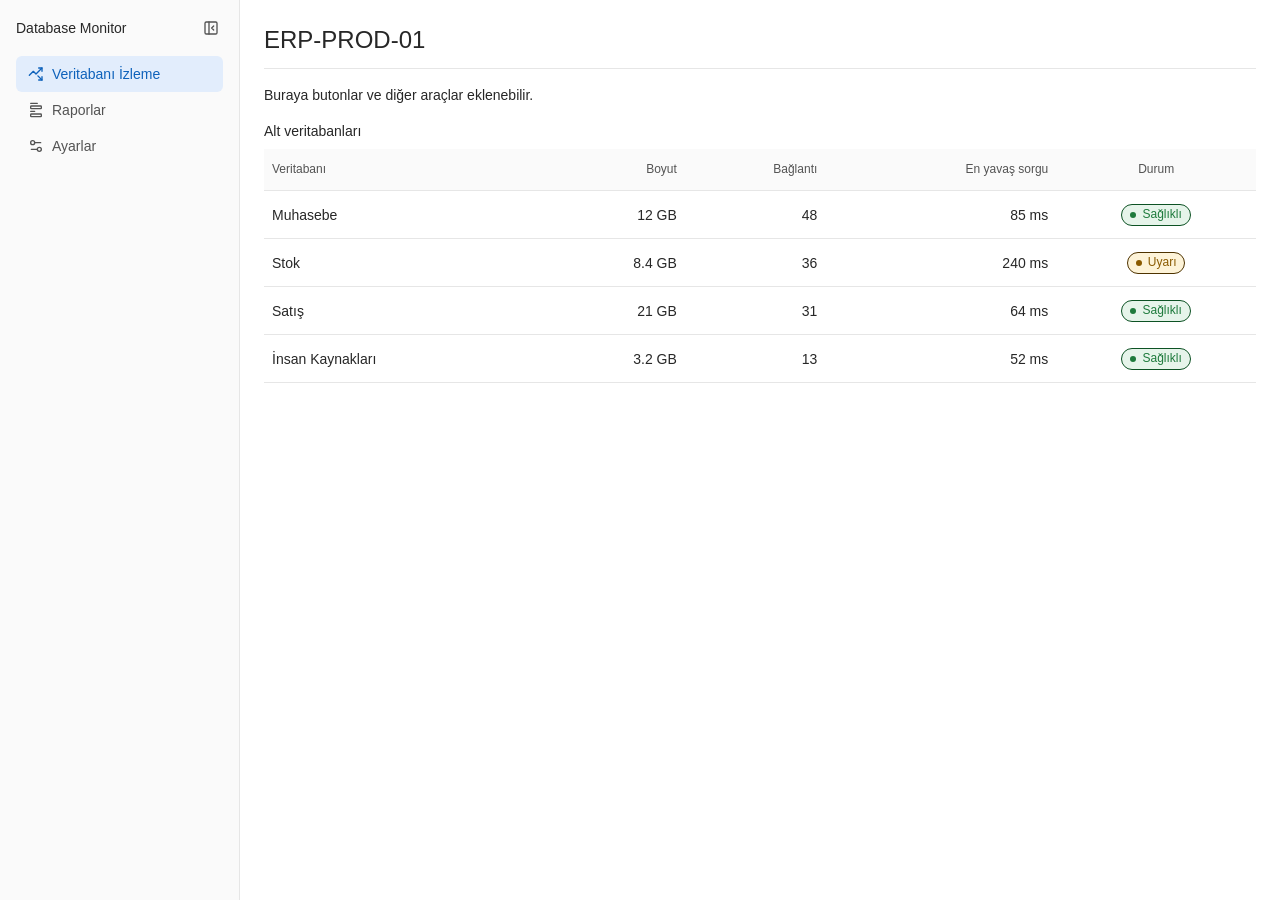
==== erp-prod-01.html @ 8a8f8307 "Sidebar drawer: daraltılabilir menü" ====
<!DOCTYPE html>
<html lang="tr">

<head>
    <meta charset="UTF-8">
    <meta name="viewport" content="width=device-width, initial-scale=1.0">
    <title>ERP-PROD-01</title>
    <link rel="stylesheet" href="css/styles.css">


</head>

<body>
    <a href="#main-content" class="skip-link">İçeriğe geç</a>
    <aside class="sidebar">
        <div class="sidebar__top">
            <p class="sidebar__title">Database Monitor</p>
            <button type="button" class="sidebar__toggle">

                <svg xmlns="http://www.w3.org/2000/svg" width="24" height="24" viewBox="0 0 24 24" fill="none"
                    stroke="currentColor" stroke-width="2" stroke-linecap="round" stroke-linejoin="round"
                    class="lucide lucide-panel-left-close preview-icon">
                    <rect width="18" height="18" x="3" y="3" rx="2" />
                    <path d="M9 3v18" />
                    <path d="m16 15-3-3 3-3" />
                </svg>

            </button>
        </div>

        <nav>
            <ul>
                <li>
                    <a href="index.html" aria-current="page">
                        <svg xmlns="http://www.w3.org/2000/svg" width="24" height="24" viewBox="0 0 24 24" fill="none"
                            stroke="currentColor" stroke-width="2" stroke-linecap="round" stroke-linejoin="round"
                            class="lucide lucide-trending-up-down preview-icon">
                            <path d="M14.828 14.828 21 21" />
                            <path d="M21 16v5h-5" />
                            <path d="m21 3-9 9-4-4-6 6" />
                            <path d="M21 8V3h-5" />
                        </svg>
                        <span class="sidebar__label">Veritabanı İzleme</span>
                    </a>
                </li>

                <li>
                    <a href="reports.html">
                        <svg xmlns="http://www.w3.org/2000/svg" width="24" height="24" viewBox="0 0 24 24" fill="none"
                            stroke="currentColor" stroke-width="2" stroke-linecap="round" stroke-linejoin="round"
                            class="lucide lucide-form preview-icon">
                            <path d="M4 14h6" />
                            <path d="M4 2h10" />
                            <rect x="4" y="18" width="16" height="4" rx="1" />
                            <rect x="4" y="6" width="16" height="4" rx="1" />
                        </svg>
                        <span class="sidebar__label">Raporlar</span>
                    </a>
                </li>

                <li>
                    <a href="settings.html">
                        <svg xmlns="http://www.w3.org/2000/svg" width="24" height="24" viewBox="0 0 24 24" fill="none"
                            stroke="currentColor" stroke-width="2" stroke-linecap="round" stroke-linejoin="round"
                            class="lucide lucide-settings-2 preview-icon">
                            <path d="M14 17H5" />
                            <path d="M19 7h-9" />
                            <circle cx="17" cy="17" r="3" />
                            <circle cx="7" cy="7" r="3" />
                        </svg>
                        <span class="sidebar__label">Ayarlar</span>
                    </a>
                </li>

            </ul>
        </nav>

    </aside>

    <main id="main-content">
        <div class="page-top">
            <header class="page-header">
                <h1>ERP-PROD-01</h1>
            </header>
            <div class="toolbar">
                Buraya butonlar ve diğer araçlar eklenebilir.
            </div>
        </div>
        
        <table>

            <!-- Table başlığı -->
            <caption>Alt veritabanları</caption>
            <!-- Thead TableHeader sütun başlıkları -->
            <thead>
                <tr>
                    <th scope="col">Veritabanı</th>
                    <th scope="col" class="num">Boyut</th>
                    <th scope="col" class="num">Bağlantı</th>
                    <th scope="col" class="num">En yavaş sorgu</th>
                    <th scope="col" class="center">Durum</th>
                </tr>
            </thead>
            <!-- Tbody TableBody içerik textleri -->
            <tbody>
                <tr>
                    <th scope="row">Muhasebe</th>
                    <td class="num">12 GB</td>
                    <td class="num">48</td>
                    <td class="num">85 ms</td>
                    <td class="center"><span class="badge badge--healthy">Sağlıklı</span></td>
                </tr>

                <tr>
                    <th scope="row">Stok</th>
                    <td class="num">8.4 GB</td>
                    <td class="num">36</td>
                    <td class="num">240 ms</td>
                    <td class="center"><span class="badge badge--warning">Uyarı</span></td>
                </tr>

                <tr>
                    <th scope="row">Satış</th>
                    <td class="num">21 GB</td>
                    <td class="num">31</td>
                    <td class="num">64 ms</td>
                    <td class="center"><span class="badge badge--healthy">Sağlıklı</span></td>
                </tr>

                <tr>
                    <th scope="row">İnsan Kaynakları</th>
                    <td class="num">3.2 GB</td>
                    <td class="num">13</td>
                    <td class="num">52 ms</td>
                    <td class="center"><span class="badge badge--healthy">Sağlıklı</span></td>
                </tr>

            </tbody>
        </table>



    </main>

    <script>
        const sidebar = document.querySelector('.sidebar');
        const toggle = document.querySelector('.sidebar__toggle');

        toggle.addEventListener('click', function () {
            sidebar.classList.toggle('is-collapsed');
        });
    </script>

</body>


</html>
---- css/styles.css ----
* {
    box-sizing: border-box;
}

:focus-visible {
    outline: 1px solid #0d4e97;
    outline-offset: 0;
    box-shadow: 0 0 0 4px rgba(13, 78, 151, 0.20);

}

body {
    font-family: 'Segoe UI', Tahoma, Geneva, Verdana, sans-serif;
    color: #272727;
    font-size: 0.875rem;
    /* 14px */
    line-height: 1.43;
    font-weight: 400;
    margin: 0;
    display: flex;
    min-height: 100vh;
}

/* Utilities */




/* Skip Link */

.skip-link {
    position: absolute;
    top: -40px;
    left: 8px;
    background-color: #0e62bb;
    color: #ffffff;
    padding: 8px 12px 8px 12px;
    border-radius: 6px;
    text-decoration: none;
}

.skip-link:hover {
    background-color: #0d4e97;
}

.skip-link:focus {
    top: 8px;
}




/* TypeScale Css */

h1 {
    font-size: 1.5rem;
    /* 24px */
    line-height: 1.333;
    font-weight: 500;
}

h2 {
    font-size: 1.125rem;
    /* 18px */
    line-height: 1.333;
    font-weight: 500;
    padding-bottom: 8px;
}

h3 {
    font-size: 1rem;
    /* 16px */
    line-height: 1.5;
    font-weight: 500;
}



/* Sidebar Css */

.sidebar {
    background-color: #fafafa;
    border-right: 1px solid #e6e6e6;
    padding: 16px;
    width: 240px;
    flex-shrink: 0;
    position: sticky;
    top: 0;
    height: 100vh;
    align-self: flex-start;
    overflow: hidden;
    transition: width 200ms ease, padding 200ms ease;
}


.sidebar p {
    font-weight: 500;
    margin: 0;
}

.sidebar ul {
    list-style: none;
    padding: 0;
    margin: 0;
}

.sidebar a {
    display: flex;
    align-items: center;
    gap: 8px;
    padding: 8px 12px;
    border-radius: 6px;
    color: #535353;
    text-decoration: none;
    transition: background-color 150ms ease, color 150ms ease;
}

.sidebar a:hover {
    background-color: #f5f5f5;
    color: #272727;
}

.sidebar a[aria-current] {
    background-color: #e2edfc;
    color: #0e62bb;
    font-weight: 500;
}

.sidebar__top {
    display: flex;
    justify-content: space-between;
    align-items: center;
    margin-bottom: 16px;
}

.sidebar__toggle {
    display: flex;
    padding: 4px;
    border: none;
    background: none;
    border-radius: 6px;
    color: #535353;
    cursor: pointer;
}

.sidebar__toggle:hover {
    background-color: #f5f5f5;
}

.sidebar svg {
    width: 16px;
    height: 16px;
    flex-shrink: 0;
}

/* Sidebar: kapalı durum */

.sidebar.is-collapsed {
    width: 56px;
    padding: 16px 8px 16px 8px;
}

.sidebar.is-collapsed .sidebar__title,
.sidebar.is-collapsed .sidebar__label {
    display: none;
}

.sidebar.is-collapsed .sidebar__top {
    justify-content: center;
}

.sidebar.is-collapsed a {
    justify-content: center;
    padding: 8px;
}

.sidebar.is-collapsed .sidebar__toggle svg {
    transform: rotate(180deg);
}

/* Toolbar Css */

.toolbar {
    display: flex;
    justify-content: space-between;
    align-items: center;
}

.toolbar label {
    font-size: 0.75rem;
    /* 12px */
    color: #535353;
}

.toolbar input,
.toolbar select {
    font: inherit;
    height: 32px;
    padding: 0 10px;
    border: 1px solid #d4d4d4;
    border-radius: 6px;
    background: #ffffff;
}

.toolbar input:focus-visible,
.toolbar select:focus-visible {
    border-color: #0d4e97;
}

.toolbar search {
    display: flex;
    align-items: center;
    gap: 16px;
}

.field {
    display: flex;
    align-items: center;
    gap: 8px;
}

.toolbar button {
    cursor: pointer;
    font: inherit;
    font-weight: 500;
    height: 32px;
    padding: 0 10px;
    background: #ffffff;
    border: 1px solid #d4d4d4;
    border-radius: 6px;
    color: #272727;
    transition: background-color 150ms ease, border-color 150ms ease;
}

.toolbar button:hover {
    background: #fafafa;
    border-color: #969696;
}




/* Main Content Css */

main {
    padding: 0 24px 24px 24px;
    flex: 1;
}



/* Page Header */

.page-header {
    padding-bottom: 12px;
    border-bottom: 1px solid #e6e6e6;
    margin-bottom: 16px;
}

.page-header h1 {
    margin: 0;
}

.page-top {
    position: sticky;
    top: 0;
    background-color: #ffffff;
    padding-bottom: 16px;
    padding-top: 24px;
}



/* DB Card Css */

.card {
    padding: 16px;
    border: 1px solid #d4d4d4;
    border-radius: 8px;
}

.card dl {
    margin-bottom: 0;
}

.card dd {
    margin-left: 0;
}

.card dt {
    color: #727272;
    font-size: 0.75rem;
    /* 12px */
    line-height: 1.333;
    font-weight: 400;
}

.card h3 a {
    color: inherit;
    text-decoration: none;
    transition: color 150ms ease;
}

.card h3 a:hover {
    color: #0e62bb;
    text-decoration: underline;
}

.metrics {
    display: flex;
    gap: 24px;
}

.card__header {
    display: flex;
    justify-content: space-between;
    align-items: center;
}

.card__header h3 {
    margin: 0;
}

.card-grid {
    display: grid;
    gap: 8px;
    grid-template-columns: repeat(auto-fill, minmax(280px, 1fr));

}



/* Durum Badge Css */

.badge {
    display: inline-flex;
    padding: 2px 8px;
    border: 1px solid;
    border-radius: 999px;
    font-size: 0.75rem;
    /* 12px */
    line-height: 1.333;
    font-weight: 500;
    align-items: center;
}

.badge::before {
    content: "";
    display: inline-block;
    width: 6px;
    height: 6px;
    border-radius: 50%;
    margin-right: 6px;
    background-color: currentColor;
}

.badge--healthy {
    background: #e6f4ea;
    color: #1e7a3c;
    border-color: #0d5224;
}

.badge--warning {
    background: #fdf3d8;
    color: #8a5a00;
    border-color: #4e3300;
}

.badge--critical {
    background: #fde8e8;
    color: #b42318;
    border-color: #ff9f9f;
}




/* Table Css */

table {
    width: 100%;
    border-collapse: collapse;
}

caption {
    text-align: left;
    font-weight: 500;
    padding-bottom: 8px;
}

th,
td {
    padding: 12px 8px;
    border-bottom: 1px solid #e6e6e6;
    text-align: left;
}

thead th {
    background-color: #fafafa;
    color: #535353;
    font-size: 0.75rem;
    /* 12px */
    font-weight: 400;
}

tbody th {
    font-weight: 400;
}

.num {
    text-align: right;
}

.center {
    text-align: center;
}
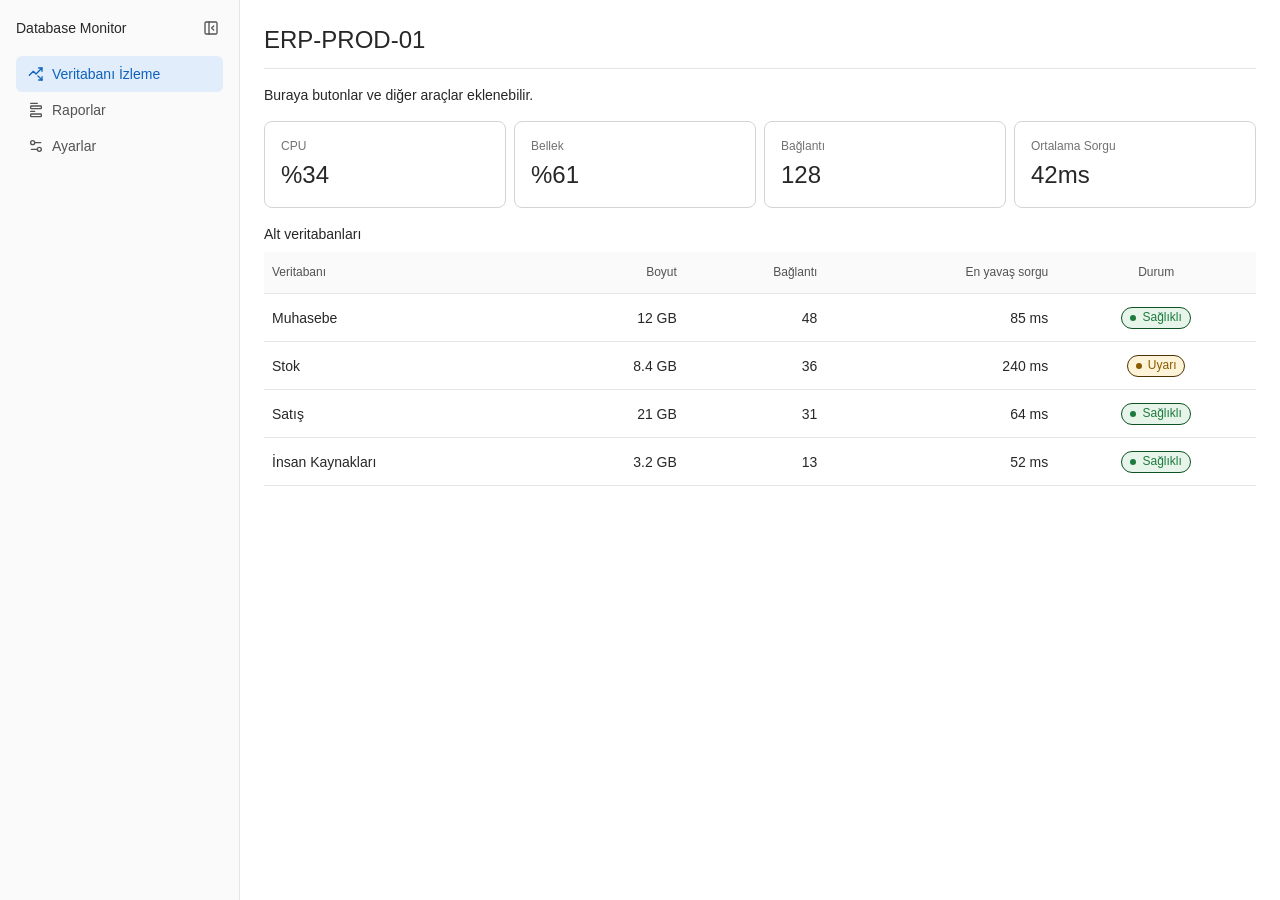
==== commit b0b0abd7: "Stat kutuları" ====
--- a/erp-prod-01.html
+++ b/erp-prod-01.html
@@ -86,7 +86,27 @@
                 Buraya butonlar ve diğer araçlar eklenebilir.
             </div>
         </div>
-        
+
+        <dl class="stat-grid">
+            <div class="stat">
+                <dt class="stat__label">CPU</dt>
+                <dd class="stat__value">%34</dd>
+            </div>
+            <div class="stat">
+                <dt class="stat__label">Bellek</dt>
+                <dd class="stat__value">%61</dd>
+            </div>
+            <div class="stat">
+                <dt class="stat__label">Bağlantı</dt>
+                <dd class="stat__value">128</dd>                
+            </div>
+            <div class="stat">
+                <dt class="stat__label">Ortalama Sorgu</dt>
+                <dd class="stat__value">42ms</dd>                
+            </div>
+            
+        </dl>
+
         <table>
 
             <!-- Table başlığı -->
--- a/css/styles.css
+++ b/css/styles.css
@@ -413,4 +413,32 @@
 
 .center {
     text-align: center;
+}
+
+
+/* Stat Css */
+
+.stat-grid {
+    display: grid;
+    grid-template-columns: repeat(auto-fit, minmax(180px, 1fr));
+    gap: 8px;
+    margin: 0 0 16px 0;
+}
+
+.stat {
+    padding: 16px;
+    border: 1px solid #d4d4d4;
+    border-radius: 8px;
+}
+
+.stat__label {
+    font-size: 0.75rem;
+    color: #727272;
+}
+
+.stat__value {
+    font-size: 1.5rem;
+    font-weight: 500;
+    line-height: 1.333;
+    margin: 4px 0 0 0;
 }
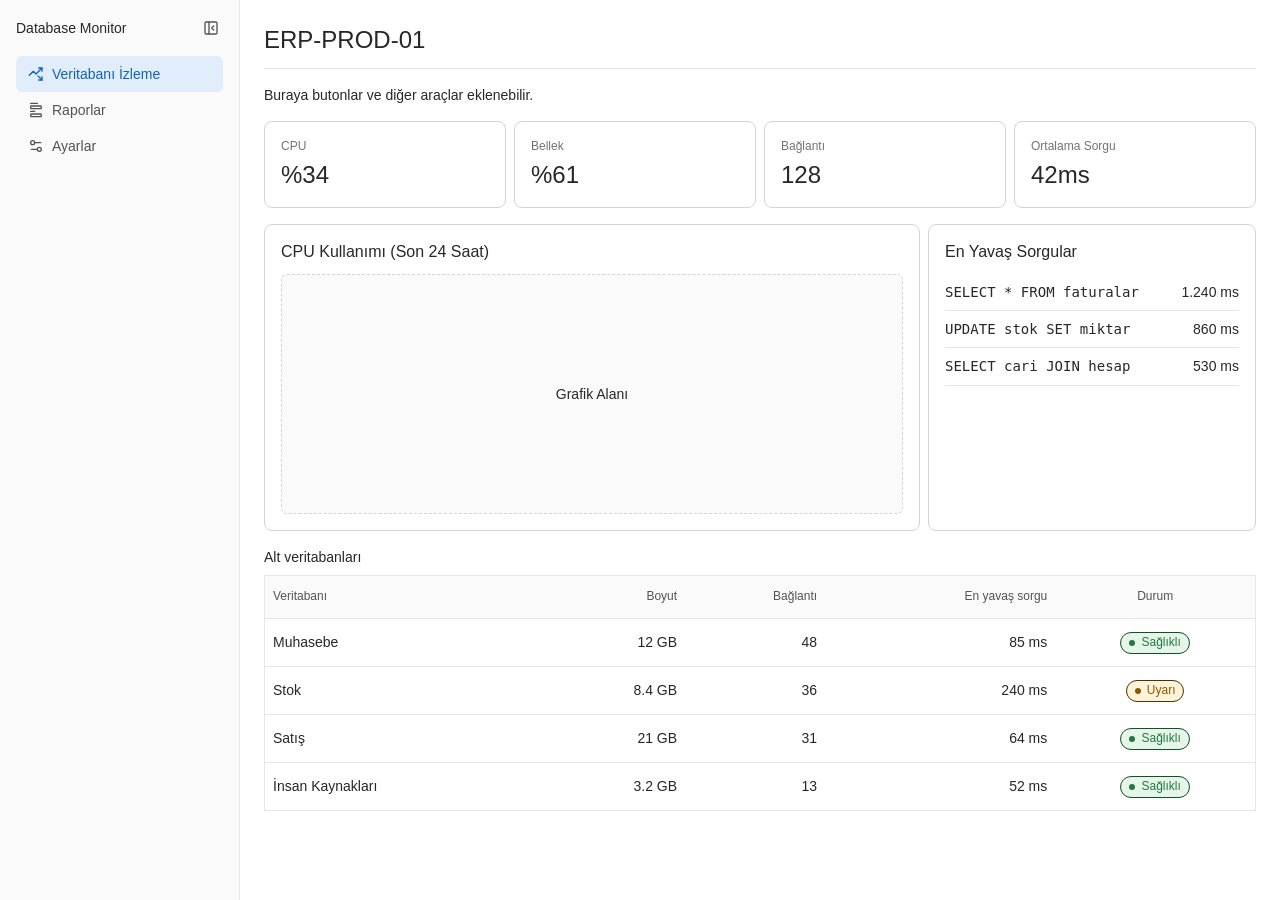
==== commit 259f90d8: "tokens.css: Bentas primitive renkleri" ====
--- a/erp-prod-01.html
+++ b/erp-prod-01.html
@@ -5,6 +5,7 @@
     <meta charset="UTF-8">
     <meta name="viewport" content="width=device-width, initial-scale=1.0">
     <title>ERP-PROD-01</title>
+    <link rel="stylesheet" href="css/tokens.css">
     <link rel="stylesheet" href="css/styles.css">
 
 
@@ -98,14 +99,31 @@
             </div>
             <div class="stat">
                 <dt class="stat__label">Bağlantı</dt>
-                <dd class="stat__value">128</dd>                
+                <dd class="stat__value">128</dd>
             </div>
             <div class="stat">
                 <dt class="stat__label">Ortalama Sorgu</dt>
-                <dd class="stat__value">42ms</dd>                
+                <dd class="stat__value">42ms</dd>
             </div>
-            
+
         </dl>
+
+        <div class="detail-layout">
+            <section class="panel">
+                <h2 class="panel__title">CPU Kullanımı (Son 24 Saat)</h2>
+                <div class="chart-placeholder">Grafik Alanı</div>
+            </section>
+
+            <section class="panel">
+                <h2 class="panel__title">En Yavaş Sorgular</h2>
+                <ol class="query-list">
+                    <li><code>SELECT * FROM faturalar</code><span>1.240 ms</span></li>
+                    <li><code>UPDATE stok SET miktar</code><span>860 ms</span></li>
+                    <li><code>SELECT cari JOIN hesap</code><span>530 ms</span></li>
+                </ol>
+            </section>
+
+        </div>
 
         <table>
 
--- a/css/tokens.css
+++ b/css/tokens.css
@@ -0,0 +1,68 @@
+/* =========================================
+   Design Tokens
+   Katman 1: Primitive (ham renkler)
+   ========================================= */
+
+   :root {
+    /* Gray */
+    --bt-gray-0:   #ffffff;
+    --bt-gray-50:  #fafafa;
+    --bt-gray-100: #f5f5f5;
+    --bt-gray-200: #e6e6e6;
+    --bt-gray-300: #d4d4d4;
+    --bt-gray-400: #a3a3a3;
+    --bt-gray-500: #727272;
+    --bt-gray-600: #535353;
+    --bt-gray-700: #404040;
+    --bt-gray-800: #272727;
+    --bt-gray-900: #1a1a1a;
+
+    /* Blue */
+    --bt-blue-50:  #f1f7fe;
+    --bt-blue-100: #e2edfc;
+    --bt-blue-200: #bedbf9;
+    --bt-blue-300: #85bdf4;
+    --bt-blue-400: #449bec;
+    --bt-blue-500: #1c7fdb;
+    --bt-blue-600: #0e62bb;
+    --bt-blue-700: #0d4e97;
+    --bt-blue-800: #0f447d;
+    --bt-blue-900: #123968;
+
+    /* Green */
+    --bt-green-50:  #e8f3ee;
+    --bt-green-100: #daede5;
+    --bt-green-200: #b4dbcb;
+    --bt-green-300: #87c1ab;
+    --bt-green-400: #5ea38b;
+    --bt-green-500: #448871;
+    --bt-green-600: #356c5b;
+    --bt-green-700: #2d584b;
+    --bt-green-800: #28473e;
+    --bt-green-900: #243d36;
+
+    /* Yellow */
+    --bt-yellow-50:  #fdf9e8;
+    --bt-yellow-100: #f9f2ce;
+    --bt-yellow-200: #f4e8aa;
+    --bt-yellow-300: #edd882;
+    --bt-yellow-400: #e2c455;
+    --bt-yellow-500: #d4af2c;
+    --bt-yellow-600: #c49a12;
+    --bt-yellow-700: #aa820a;
+    --bt-yellow-800: #8c6a05;
+    --bt-yellow-900: #6b5103;
+
+    /* Red */
+    --bt-red-50:  #fef2f2;
+    --bt-red-100: #fde6e6;
+    --bt-red-200: #fbd0d2;
+    --bt-red-300: #f7aaae;
+    --bt-red-400: #f27a83;
+    --bt-red-500: #e84b5b;
+    --bt-red-600: #d83a52;
+    --bt-red-700: #b31d38;
+    --bt-red-800: #961b35;
+    --bt-red-900: #801b33;
+}
+
--- a/css/styles.css
+++ b/css/styles.css
@@ -121,8 +121,8 @@
 }
 
 .sidebar a[aria-current] {
-    background-color: #e2edfc;
-    color: #0e62bb;
+    background-color: var(--bt-blue-100);
+    color: var(--bt-blue-600);
     font-weight: 500;
 }
 
@@ -184,6 +184,8 @@
     display: flex;
     justify-content: space-between;
     align-items: center;
+    flex-wrap: wrap;
+    gap: 12px;
 }
 
 .toolbar label {
@@ -211,6 +213,7 @@
     display: flex;
     align-items: center;
     gap: 16px;
+    flex-wrap: wrap;
 }
 
 .field {
@@ -243,8 +246,9 @@
 /* Main Content Css */
 
 main {
-    padding: 0 24px 24px 24px;
+    padding: 0 clamp(12px, 2vw, 24px) 24px clamp(12px, 2vw, 24px);
     flex: 1;
+    min-width: 0;
 }
 
 
@@ -380,6 +384,7 @@
 table {
     width: 100%;
     border-collapse: collapse;
+    border: 1px solid #e6e6e6;
 }
 
 caption {
@@ -441,4 +446,59 @@
     font-weight: 500;
     line-height: 1.333;
     margin: 4px 0 0 0;
+}
+
+
+/* Detail Layout Css */
+
+.detail-layout {
+    display: grid;
+    grid-template-columns: 2fr 1fr;
+    gap: 8px;
+    margin-bottom: 16px;
+}
+
+.panel {
+    padding: 16px;
+    border: 1px solid #d4d4d4;
+    border-radius: 8px;
+}
+
+.panel__title {
+    font-size: 1rem;
+    margin: 0 0 12px 0;
+    padding-bottom: 0;
+}
+
+.chart-placeholder {
+    display: flex;
+    justify-content: center;
+    align-items: center;
+    min-height: 240px;
+    background-color: #fafafa;
+    border: 1px dashed #d4d4d4;
+    border-radius: 6px;
+    color: #727272, ;
+}
+
+.query-list {
+    list-style: none;
+    padding: 0;
+    margin: 0;
+}
+
+.query-list li {
+    display: flex;
+    justify-content: space-between;
+    gap: 12px;
+    padding: 8px 0 8px 0;
+    border-bottom: 1px solid #e6e6e6;
+}
+
+/* Responsive */
+
+@media (max-width: 900px) {
+    .detail-layout {
+        grid-template-columns: 1fr;
+    }
 }
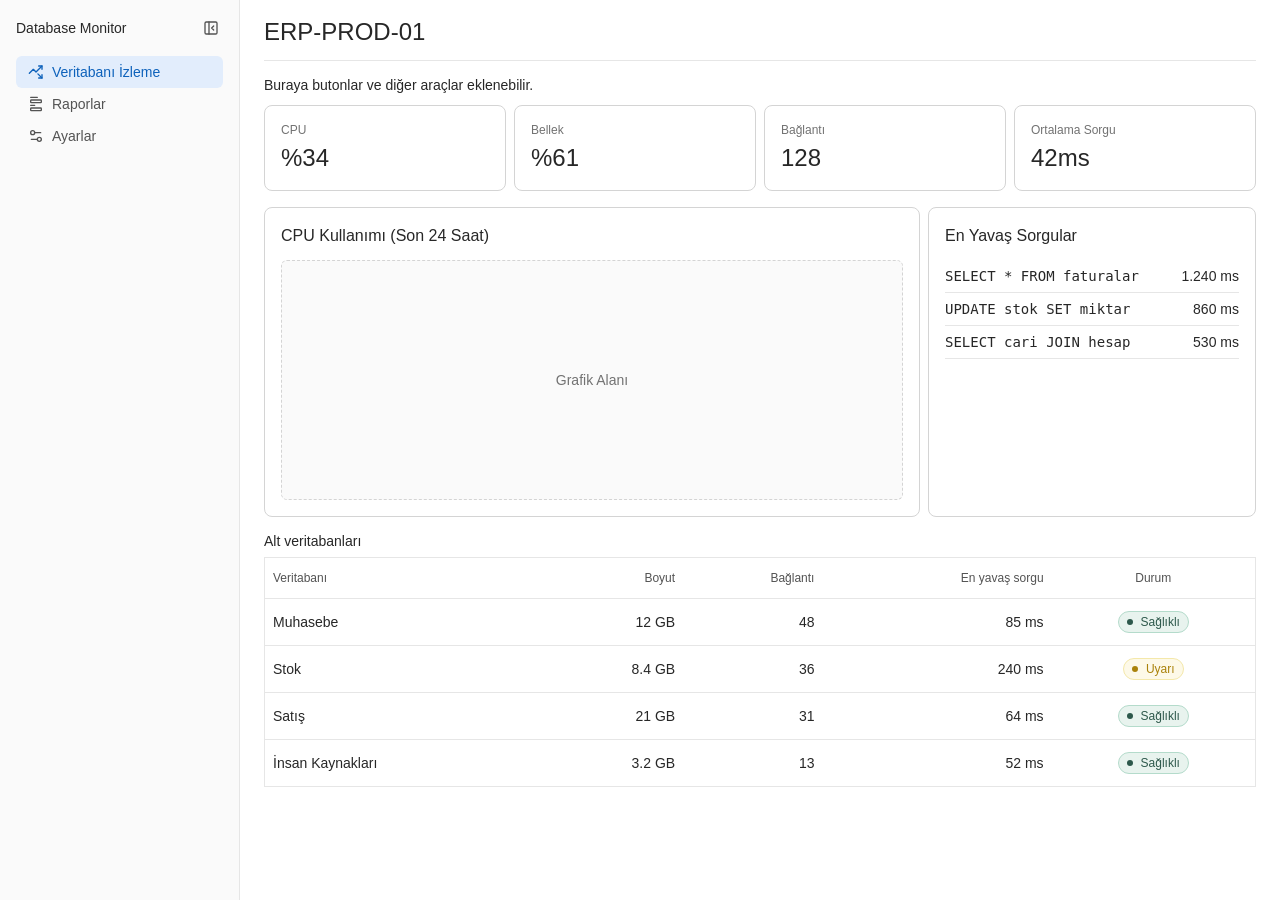
==== commit bd1ef830: "Stat/panel Card'a bağlandı, vendor.css ve @layer yapısı eklendi" ====
--- a/erp-prod-01.html
+++ b/erp-prod-01.html
@@ -89,19 +89,19 @@
         </div>
 
         <dl class="stat-grid">
-            <div class="stat">
+            <div class="card stat">
                 <dt class="stat__label">CPU</dt>
                 <dd class="stat__value">%34</dd>
             </div>
-            <div class="stat">
+            <div class="card stat">
                 <dt class="stat__label">Bellek</dt>
                 <dd class="stat__value">%61</dd>
             </div>
-            <div class="stat">
+            <div class="card stat">
                 <dt class="stat__label">Bağlantı</dt>
                 <dd class="stat__value">128</dd>
             </div>
-            <div class="stat">
+            <div class="card stat">
                 <dt class="stat__label">Ortalama Sorgu</dt>
                 <dd class="stat__value">42ms</dd>
             </div>
@@ -109,12 +109,12 @@
         </dl>
 
         <div class="detail-layout">
-            <section class="panel">
+            <section class="card panel">
                 <h2 class="panel__title">CPU Kullanımı (Son 24 Saat)</h2>
                 <div class="chart-placeholder">Grafik Alanı</div>
             </section>
 
-            <section class="panel">
+            <section class="card panel">
                 <h2 class="panel__title">En Yavaş Sorgular</h2>
                 <ol class="query-list">
                     <li><code>SELECT * FROM faturalar</code><span>1.240 ms</span></li>
--- a/css/tokens.css
+++ b/css/tokens.css
@@ -1,12 +1,12 @@
 /* =========================================
-   Design Tokens
-   Katman 1: Primitive (ham renkler)
-   ========================================= */
-
-   :root {
+    Design Tokens
+    Primitive Colors
+   ========================================= */
+
+:root {
     /* Gray */
-    --bt-gray-0:   #ffffff;
-    --bt-gray-50:  #fafafa;
+    --bt-gray-0: #ffffff;
+    --bt-gray-50: #fafafa;
     --bt-gray-100: #f5f5f5;
     --bt-gray-200: #e6e6e6;
     --bt-gray-300: #d4d4d4;
@@ -18,7 +18,7 @@
     --bt-gray-900: #1a1a1a;
 
     /* Blue */
-    --bt-blue-50:  #f1f7fe;
+    --bt-blue-50: #f1f7fe;
     --bt-blue-100: #e2edfc;
     --bt-blue-200: #bedbf9;
     --bt-blue-300: #85bdf4;
@@ -30,7 +30,7 @@
     --bt-blue-900: #123968;
 
     /* Green */
-    --bt-green-50:  #e8f3ee;
+    --bt-green-50: #e8f3ee;
     --bt-green-100: #daede5;
     --bt-green-200: #b4dbcb;
     --bt-green-300: #87c1ab;
@@ -42,7 +42,7 @@
     --bt-green-900: #243d36;
 
     /* Yellow */
-    --bt-yellow-50:  #fdf9e8;
+    --bt-yellow-50: #fdf9e8;
     --bt-yellow-100: #f9f2ce;
     --bt-yellow-200: #f4e8aa;
     --bt-yellow-300: #edd882;
@@ -54,7 +54,7 @@
     --bt-yellow-900: #6b5103;
 
     /* Red */
-    --bt-red-50:  #fef2f2;
+    --bt-red-50: #fef2f2;
     --bt-red-100: #fde6e6;
     --bt-red-200: #fbd0d2;
     --bt-red-300: #f7aaae;
@@ -66,3 +66,381 @@
     --bt-red-900: #801b33;
 }
 
+/* =========================================
+   Design Tokens
+   Semantic Colors
+   ========================================= */
+
+:root {
+    /* Base */
+    --bt-base-default: var(--bt-gray-0);
+    --bt-base-light: var(--bt-gray-50);
+    --bt-base-subtle: var(--bt-gray-100);
+    --bt-base-muted: var(--bt-gray-200);
+    --bt-base-emphasis: var(--bt-gray-300);
+    --bt-base-strong: var(--bt-gray-400);
+    --bt-base-heavy: var(--bt-gray-500);
+    --bt-base-solid: var(--bt-gray-600);
+    --bt-base-intense: var(--bt-gray-700);
+
+    /* Primary */
+    --bt-primary-default: var(--bt-blue-700);
+    --bt-primary-light: var(--bt-blue-50);
+    --bt-primary-subtle: var(--bt-blue-100);
+    --bt-primary-muted: var(--bt-blue-200);
+    --bt-primary-emphasis: var(--bt-blue-300);
+    --bt-primary-strong: var(--bt-blue-400);
+    --bt-primary-heavy: var(--bt-blue-500);
+    --bt-primary-solid: var(--bt-blue-600);
+    --bt-primary-intense: var(--bt-blue-800);
+
+    /* Brand */
+    --bt-brand-light: var(--bt-blue-50);
+    --bt-brand-subtle: var(--bt-blue-100);
+    --bt-brand-muted: var(--bt-blue-200);
+    --bt-brand-emphasis: var(--bt-blue-300);
+    --bt-brand-strong: var(--bt-blue-400);
+    --bt-brand-heavy: var(--bt-blue-500);
+    --bt-brand-solid: var(--bt-blue-600);
+    --bt-brand-default: var(--bt-blue-700);
+    --bt-brand-intense: var(--bt-blue-800);
+
+    /* Error */
+    --bt-error-light: var(--bt-red-50);
+    --bt-error-subtle: var(--bt-red-100);
+    --bt-error-muted: var(--bt-red-200);
+    --bt-error-emphasis: var(--bt-red-300);
+    --bt-error-strong: var(--bt-red-400);
+    --bt-error-heavy: var(--bt-red-500);
+    --bt-error-solid: var(--bt-red-600);
+    --bt-error-default: var(--bt-red-700);
+    --bt-error-intense: var(--bt-red-800);
+
+    /* Success */
+    --bt-success-light: var(--bt-green-50);
+    --bt-success-subtle: var(--bt-green-100);
+    --bt-success-muted: var(--bt-green-200);
+    --bt-success-emphasis: var(--bt-green-300);
+    --bt-success-strong: var(--bt-green-400);
+    --bt-success-heavy: var(--bt-green-500);
+    --bt-success-solid: var(--bt-green-600);
+    --bt-success-default: var(--bt-green-700);
+    --bt-success-intense: var(--bt-green-800);
+
+    /* Warning */
+    --bt-warning-light: var(--bt-yellow-50);
+    --bt-warning-subtle: var(--bt-yellow-100);
+    --bt-warning-muted: var(--bt-yellow-200);
+    --bt-warning-emphasis: var(--bt-yellow-300);
+    --bt-warning-strong: var(--bt-yellow-400);
+    --bt-warning-heavy: var(--bt-yellow-500);
+    --bt-warning-solid: var(--bt-yellow-600);
+    --bt-warning-default: var(--bt-yellow-700);
+    --bt-warning-intense: var(--bt-yellow-800);
+
+    /* Information */
+    --bt-information-light: var(--bt-blue-50);
+    --bt-information-subtle: var(--bt-blue-100);
+    --bt-information-muted: var(--bt-blue-200);
+    --bt-information-emphasis: var(--bt-blue-300);
+    --bt-information-strong: var(--bt-blue-400);
+    --bt-information-heavy: var(--bt-blue-500);
+    --bt-information-solid: var(--bt-blue-600);
+    --bt-information-default: var(--bt-blue-700);
+    --bt-information-intense: var(--bt-blue-800);
+
+}
+
+/* =========================================
+   Design Tokens
+   Alias
+   ========================================= */
+
+:root {
+
+    /* ---------- Surface ---------- */
+
+    /* Surface: primary */
+    --bt-surface-primary-default: var(--bt-base-default);
+    --bt-surface-primary-light: var(--bt-base-light);
+    --bt-surface-primary-subtle: var(--bt-base-subtle);
+    --bt-surface-primary-muted: var(--bt-base-muted);
+    --bt-surface-primary-emphasis: var(--bt-base-emphasis);
+    --bt-surface-primary-strong: var(--bt-base-strong);
+    --bt-surface-primary-heavy: var(--bt-base-heavy);
+    --bt-surface-primary-solid: var(--bt-base-solid);
+    --bt-surface-primary-intense: var(--bt-base-intense);
+
+    /* Surface: brand */
+    --bt-surface-brand-default: var(--bt-brand-default);
+    --bt-surface-brand-light: var(--bt-brand-light);
+    --bt-surface-brand-subtle: var(--bt-brand-subtle);
+    --bt-surface-brand-muted: var(--bt-brand-muted);
+    --bt-surface-brand-emphasis: var(--bt-brand-emphasis);
+    --bt-surface-brand-strong: var(--bt-brand-strong);
+    --bt-surface-brand-heavy: var(--bt-brand-heavy);
+    --bt-surface-brand-solid: var(--bt-brand-solid);
+    --bt-surface-brand-intense: var(--bt-brand-intense);
+
+    /* Surface: success */
+    --bt-surface-success-default: var(--bt-success-default);
+    --bt-surface-success-light: var(--bt-success-light);
+    --bt-surface-success-subtle: var(--bt-success-subtle);
+    --bt-surface-success-muted: var(--bt-success-muted);
+    --bt-surface-success-emphasis: var(--bt-success-emphasis);
+    --bt-surface-success-strong: var(--bt-success-strong);
+    --bt-surface-success-heavy: var(--bt-success-heavy);
+    --bt-surface-success-solid: var(--bt-success-solid);
+    --bt-surface-success-intense: var(--bt-success-intense);
+
+    /* Surface: warning */
+    --bt-surface-warning-default: var(--bt-warning-default);
+    --bt-surface-warning-light: var(--bt-warning-light);
+    --bt-surface-warning-subtle: var(--bt-warning-subtle);
+    --bt-surface-warning-muted: var(--bt-warning-muted);
+    --bt-surface-warning-emphasis: var(--bt-warning-emphasis);
+    --bt-surface-warning-strong: var(--bt-warning-strong);
+    --bt-surface-warning-heavy: var(--bt-warning-heavy);
+    --bt-surface-warning-solid: var(--bt-warning-solid);
+    --bt-surface-warning-intense: var(--bt-warning-intense);
+
+    /* Surface: error */
+    --bt-surface-error-default: var(--bt-error-default);
+    --bt-surface-error-light: var(--bt-error-light);
+    --bt-surface-error-subtle: var(--bt-error-subtle);
+    --bt-surface-error-muted: var(--bt-error-muted);
+    --bt-surface-error-emphasis: var(--bt-error-emphasis);
+    --bt-surface-error-strong: var(--bt-error-strong);
+    --bt-surface-error-heavy: var(--bt-error-heavy);
+    --bt-surface-error-solid: var(--bt-error-solid);
+    --bt-surface-error-intense: var(--bt-error-intense);
+
+
+    /* ---------- Border ---------- */
+
+    /* Border: primary */
+    --bt-border-primary-default: var(--bt-base-emphasis);
+    --bt-border-primary-light: var(--bt-base-light);
+    --bt-border-primary-subtle: var(--bt-base-subtle);
+    --bt-border-primary-muted: var(--bt-base-muted);
+    --bt-border-primary-emphasis: var(--bt-base-strong);
+    --bt-border-primary-strong: var(--bt-base-heavy);
+    --bt-border-primary-heavy: var(--bt-base-solid);
+    --bt-border-primary-solid: var(--bt-base-intense);
+    --bt-border-primary-intense: var(--bt-gray-800);
+
+    /* Border: brand */
+    --bt-border-brand-default: var(--bt-brand-default);
+    --bt-border-brand-light: var(--bt-brand-light);
+    --bt-border-brand-subtle: var(--bt-brand-subtle);
+    --bt-border-brand-muted: var(--bt-brand-muted);
+    --bt-border-brand-emphasis: var(--bt-brand-emphasis);
+    --bt-border-brand-strong: var(--bt-brand-strong);
+    --bt-border-brand-heavy: var(--bt-brand-heavy);
+    --bt-border-brand-solid: var(--bt-brand-solid);
+    --bt-border-brand-intense: var(--bt-brand-intense);
+
+    /* Border: success */
+    --bt-border-success-default: var(--bt-success-default);
+    --bt-border-success-light: var(--bt-success-light);
+    --bt-border-success-subtle: var(--bt-success-subtle);
+    --bt-border-success-muted: var(--bt-success-muted);
+    --bt-border-success-emphasis: var(--bt-success-emphasis);
+    --bt-border-success-strong: var(--bt-success-strong);
+    --bt-border-success-heavy: var(--bt-success-heavy);
+    --bt-border-success-solid: var(--bt-success-solid);
+    --bt-border-success-intense: var(--bt-success-intense);
+
+    /* Border: warning */
+    --bt-border-warning-default: var(--bt-warning-default);
+    --bt-border-warning-light: var(--bt-warning-light);
+    --bt-border-warning-subtle: var(--bt-warning-subtle);
+    --bt-border-warning-muted: var(--bt-warning-muted);
+    --bt-border-warning-emphasis: var(--bt-warning-emphasis);
+    --bt-border-warning-strong: var(--bt-warning-strong);
+    --bt-border-warning-heavy: var(--bt-warning-heavy);
+    --bt-border-warning-solid: var(--bt-warning-solid);
+    --bt-border-warning-intense: var(--bt-warning-intense);
+
+    /* Border: error */
+    --bt-border-error-default: var(--bt-error-default);
+    --bt-border-error-light: var(--bt-error-light);
+    --bt-border-error-subtle: var(--bt-error-subtle);
+    --bt-border-error-muted: var(--bt-error-muted);
+    --bt-border-error-emphasis: var(--bt-error-emphasis);
+    --bt-border-error-strong: var(--bt-error-strong);
+    --bt-border-error-heavy: var(--bt-error-heavy);
+    --bt-border-error-solid: var(--bt-error-solid);
+    --bt-border-error-intense: var(--bt-error-intense);
+
+
+    /* ---------- Text ---------- */
+
+    /* Text: primary */
+    --bt-text-primary-default: var(--bt-gray-900);
+    --bt-text-primary-light: var(--bt-base-muted);
+    --bt-text-primary-subtle: var(--bt-base-emphasis);
+    --bt-text-primary-muted: var(--bt-base-strong);
+    --bt-text-primary-emphasis: var(--bt-base-heavy);
+    --bt-text-primary-strong: var(--bt-base-solid);
+    --bt-text-primary-heavy: var(--bt-base-intense);
+    --bt-text-primary-solid: var(--bt-gray-800);
+    --bt-text-primary-inverted: var(--bt-base-default);
+
+    /* Text: brand */
+    --bt-text-brand-default: var(--bt-brand-default);
+    --bt-text-brand-light: var(--bt-brand-light);
+    --bt-text-brand-subtle: var(--bt-brand-subtle);
+    --bt-text-brand-muted: var(--bt-brand-muted);
+    --bt-text-brand-emphasis: var(--bt-brand-emphasis);
+    --bt-text-brand-strong: var(--bt-brand-strong);
+    --bt-text-brand-heavy: var(--bt-brand-heavy);
+    --bt-text-brand-solid: var(--bt-brand-solid);
+    --bt-text-brand-intense: var(--bt-brand-intense);
+
+    /* Text: success */
+    --bt-text-success-default: var(--bt-success-default);
+    --bt-text-success-light: var(--bt-success-light);
+    --bt-text-success-subtle: var(--bt-success-subtle);
+    --bt-text-success-muted: var(--bt-success-muted);
+    --bt-text-success-emphasis: var(--bt-success-emphasis);
+    --bt-text-success-strong: var(--bt-success-strong);
+    --bt-text-success-heavy: var(--bt-success-heavy);
+    --bt-text-success-solid: var(--bt-success-solid);
+    --bt-text-success-intense: var(--bt-success-intense);
+
+    /* Text: warning */
+    --bt-text-warning-default: var(--bt-warning-default);
+    --bt-text-warning-light: var(--bt-warning-light);
+    --bt-text-warning-subtle: var(--bt-warning-subtle);
+    --bt-text-warning-muted: var(--bt-warning-muted);
+    --bt-text-warning-emphasis: var(--bt-warning-emphasis);
+    --bt-text-warning-strong: var(--bt-warning-strong);
+    --bt-text-warning-heavy: var(--bt-warning-heavy);
+    --bt-text-warning-solid: var(--bt-warning-solid);
+    --bt-text-warning-intense: var(--bt-warning-intense);
+
+    /* Text: error */
+    --bt-text-error-default: var(--bt-error-default);
+    --bt-text-error-light: var(--bt-error-light);
+    --bt-text-error-subtle: var(--bt-error-subtle);
+    --bt-text-error-muted: var(--bt-error-muted);
+    --bt-text-error-emphasis: var(--bt-error-emphasis);
+    --bt-text-error-strong: var(--bt-error-strong);
+    --bt-text-error-heavy: var(--bt-error-heavy);
+    --bt-text-error-solid: var(--bt-error-solid);
+    --bt-text-error-intense: var(--bt-error-intense);
+
+}
+
+/* =========================================
+   Design Tokens
+   Sizing (primitive)
+   ========================================= */
+
+:root {
+    --bt-base-sizing-none: 0px;
+    --bt-base-sizing-2xs: 2px;
+    --bt-base-sizing-xs: 4px;
+    --bt-base-sizing-sm: 6px;
+    --bt-base-sizing-md: 8px;
+    --bt-base-sizing-lg: 10px;
+    --bt-base-sizing-xl: 12px;
+    --bt-base-sizing-2xl: 14px;
+    --bt-base-sizing-3xl: 16px;
+    --bt-base-sizing-4xl: 18px;
+    --bt-base-sizing-5xl: 20px;
+    --bt-base-sizing-6xl: 24px;
+    --bt-base-sizing-7xl: 28px;
+    --bt-base-sizing-8xl: 32px;
+    --bt-base-sizing-full: 9999px;
+}
+
+/* =========================================
+   Design Tokens
+   Space & Radius
+   ========================================= */
+
+:root {
+    /* Space */
+    --bt-space-none: var(--bt-base-sizing-none);
+    /* 0  */
+    --bt-space-2xs: var(--bt-base-sizing-2xs);
+    /* 2  */
+    --bt-space-xs: var(--bt-base-sizing-xs);
+    /* 4  */
+    --bt-space-sm: var(--bt-base-sizing-sm);
+    /* 6  */
+    --bt-space-md: var(--bt-base-sizing-md);
+    /* 8  */
+    --bt-space-lg: var(--bt-base-sizing-lg);
+    /* 10 */
+    --bt-space-xl: var(--bt-base-sizing-xl);
+    /* 12 */
+    --bt-space-2xl: var(--bt-base-sizing-3xl);
+    /* 16 */
+    --bt-space-3xl: var(--bt-base-sizing-5xl);
+    /* 20 */
+    --bt-space-4xl: var(--bt-base-sizing-6xl);
+    /* 24 */
+    --bt-space-5xl: var(--bt-base-sizing-7xl);
+    /* 28 */
+    --bt-space-6xl: var(--bt-base-sizing-8xl);
+    /* 32 */
+
+    /* Radius */
+    --bt-radius-none: var(--bt-base-sizing-none);
+    /* 0  */
+    --bt-radius-xs: var(--bt-base-sizing-2xs);
+    /* 2  */
+    --bt-radius-sm: var(--bt-base-sizing-xs);
+    /* 4  */
+    --bt-radius-md: var(--bt-base-sizing-sm);
+    /* 6  */
+    --bt-radius-lg: var(--bt-base-sizing-md);
+    /* 8  */
+    --bt-radius-xl: var(--bt-base-sizing-lg);
+    /* 10 */
+    --bt-radius-full: var(--bt-base-sizing-full);
+    /* 9999 */
+}
+
+/* =========================================
+   Design Tokens
+   Typography
+   ========================================= */
+
+:root {
+    --font: 'Segoe UI', Tahoma, Geneva, Verdana, sans-serif;
+
+    /* Text */
+    --bt-text-xs-regular: 400 12px/16px var(--font);
+    --bt-text-sm-regular: 400 14px/16px var(--font);
+
+    /* Label */
+    --bt-label-xs-medium: 500 12px/16px var(--font);
+    --bt-label-sm-medium: 500 14px/16px var(--font);
+
+    /* Title */
+    --bt-title-sm-medium: 500 14px/16px var(--font);
+    --bt-title-md-medium: 500 16px/24px var(--font);
+    --bt-title-lg-medium: 500 18px/24px var(--font);
+    --bt-title-2xl-medium: 500 24px/32px var(--font);
+}
+
+/* =========================================
+   Design Tokens
+   Component
+   ========================================= */
+
+:root {
+
+    /* ---------- Sidebar ---------- */
+    --sidebar-width: 240px;
+    --sidebar-width-collapsed: 56px;
+    --control-height: 32px;
+    --icon-size: 16px;
+
+    
+
+}
--- a/css/styles.css
+++ b/css/styles.css
@@ -1,504 +1,576 @@
-* {
-    box-sizing: border-box;
+@layer vendor, base, components, utilities;
+@import url("vendor.css") layer(vendor);
+
+
+/* Layer Base */
+
+@layer base {
+
+    * {
+        box-sizing: border-box;
+    }
+
+    :focus-visible {
+        outline: 1px solid var(--bt-border-brand-default);
+        outline-offset: 0;
+        box-shadow: 0 0 0 4px rgba(13, 78, 151, 0.20);
+
+    }
+
+    body {
+        font: var(--bt-text-sm-regular);
+        color: var(--bt-text-primary-solid);
+        margin: 0;
+        display: flex;
+        min-height: 100vh;
+    }
+
+    /* Utilities */
+
+
+
+    /* TypeScale Css */
+
+    h1 {
+        font: var(--bt-title-2xl-medium);
+    }
+
+    h2 {
+        font: var(--bt-title-lg-medium);
+        padding-bottom: var(--bt-space-md);
+    }
+
+    h3 {
+        font: var(--bt-title-md-medium);
+    }
+
 }
 
-:focus-visible {
-    outline: 1px solid #0d4e97;
-    outline-offset: 0;
-    box-shadow: 0 0 0 4px rgba(13, 78, 151, 0.20);
+/* Layer Components */
+
+@layer components {
+
+    /* Skip Link */
+
+    .skip-link {
+        position: absolute;
+        top: -40px;
+        left: 8px;
+        background-color: var(--bt-surface-brand-solid);
+        color: var(--bt-text-primary-inverted);
+        padding: var(--bt-space-md) var(--bt-space-xl);
+        border-radius: var(--bt-radius-md);
+        text-decoration: none;
+    }
+
+    .skip-link:hover {
+        background-color: var(--bt-surface-brand-default);
+    }
+
+    .skip-link:focus {
+        top: 8px;
+    }
+
+    /* Sidebar Css */
+
+    .sidebar {
+        background-color: var(--bt-surface-primary-light);
+        border-right: 1px solid var(--bt-border-primary-muted);
+        padding: var(--bt-space-2xl);
+        width: var(--sidebar-width);
+        flex-shrink: 0;
+        position: sticky;
+        top: 0;
+        height: 100vh;
+        align-self: flex-start;
+        overflow: hidden;
+        transition: width 200ms ease, padding 200ms ease;
+    }
+
+
+    .sidebar p {
+        font: var(--bt-label-sm-medium);
+        margin: 0;
+    }
+
+    .sidebar ul {
+        list-style: none;
+        padding: 0;
+        margin: 0;
+    }
+
+    .sidebar a {
+        display: flex;
+        align-items: center;
+        gap: var(--bt-space-md);
+        padding: var(--bt-space-md) var(--bt-space-xl);
+        border-radius: var(--bt-radius-md);
+        color: var(--bt-text-primary-strong);
+        text-decoration: none;
+        transition: background-color 150ms ease, color 150ms ease;
+    }
+
+    .sidebar a:hover {
+        background-color: var(--bt-surface-primary-subtle);
+        color: var(--bt-text-primary-solid);
+    }
+
+    .sidebar a[aria-current] {
+        background-color: var(--bt-surface-brand-subtle);
+        color: var(--bt-text-brand-solid);
+        font-weight: 500;
+    }
+
+    .sidebar__top {
+        display: flex;
+        justify-content: space-between;
+        align-items: center;
+        margin-bottom: var(--bt-space-2xl);
+    }
+
+    .sidebar__toggle {
+        display: flex;
+        padding: var(--bt-space-xs);
+        border: none;
+        background: none;
+        border-radius: var(--bt-radius-md);
+        color: var(--bt-text-primary-strong);
+        cursor: pointer;
+    }
+
+    .sidebar__toggle:hover {
+        background-color: var(--bt-surface-primary-subtle);
+    }
+
+    .sidebar svg {
+        width: var(--icon-size);
+        height: var(--icon-size);
+        flex-shrink: 0;
+    }
+
+    /* Sidebar: kapalı durum */
+
+    .sidebar.is-collapsed {
+        width: var(--sidebar-width-collapsed);
+        padding: var(--bt-space-2xl) var(--bt-space-md);
+    }
+
+    .sidebar.is-collapsed .sidebar__title,
+    .sidebar.is-collapsed .sidebar__label {
+        display: none;
+    }
+
+    .sidebar.is-collapsed .sidebar__top {
+        justify-content: center;
+    }
+
+    .sidebar.is-collapsed a {
+        justify-content: center;
+        padding: var(--bt-space-md);
+    }
+
+    .sidebar.is-collapsed .sidebar__toggle svg {
+        transform: rotate(180deg);
+    }
+
+    /* Toolbar Css */
+
+    .toolbar {
+        display: flex;
+        justify-content: space-between;
+        align-items: center;
+        flex-wrap: wrap;
+        gap: var(--bt-space-xl);
+    }
+
+    .toolbar label {
+        font: var(--bt-text-xs-regular);
+        color: var(--bt-text-primary-strong);
+    }
+
+    .toolbar search {
+        display: flex;
+        align-items: center;
+        gap: var(--bt-space-2xl);
+        flex-wrap: wrap;
+    }
+
+    .field {
+        display: flex;
+        align-items: center;
+        gap: var(--bt-space-md);
+    }
+
+    /* Button Css */
+
+    /* Button Default */
+
+    .button {
+        --button-bg: var(--bt-surface-primary-default);
+        --button-fg: var(--bt-text-primary-solid);
+        --button-border: var(--bt-border-primary-default);
+        --button-bg-hover: var(--bt-surface-primary-light);
+        --button-border-hover: var(--bt-border-primary-emphasis);
+
+        display: inline-flex;
+        align-items: center;
+        justify-content: center;
+        gap: var(--bt-space-sm);
+        height: var(--control-height);
+        padding: 0 var(--bt-space-lg);
+        border: 1px solid var(--button-border);
+        border-radius: var(--bt-radius-md);
+        background: var(--button-bg);
+        color: var(--button-fg);
+        font: var(--bt-label-sm-medium);
+        cursor: pointer;
+        transition: background-color 150ms ease, border-color 150ms ease;
+    }
+
+    .button:hover {
+        background: var(--button-bg-hover);
+        border-color: var(--button-border-hover);
+    }
+
+    .button:disabled {
+        --button-bg: var(--bt-surface-primary-subtle);
+        --button-fg: var(--bt-text-primary-muted);
+        --button-border: var(--bt-border-primary-muted);
+        --button-bg-hover: var(--bt-surface-primary-subtle);
+        --button-border-hover: var(--bt-border-primary-muted);
+        cursor: not-allowed;
+    }
+
+    .button--primary {
+        --button-bg: var(--bt-surface-brand-solid);
+        --button-fg: var(--bt-text-primary-inverted);
+        --button-border: var(--bt-border-brand-solid);
+        --button-bg-hover: var(--bt-surface-brand-default);
+        --button-border-hover: var(--bt-border-brand-default);
+    }
+
+    .button--ghost {
+        --button-bg: transparent;
+        --button-border: transparent;
+        --button-bg-hover: var(--bt-surface-primary-subtle);
+        --button-border-hover: transparent;
+    }
+
+    /* Input Css */
+
+    .input {
+        --input-bg: var(--bt-surface-primary-default);
+        --input-fg: var(--bt-text-primary-solid);
+        --input-border: var(--bt-border-primary-default);
+        --input-border-hover: var(--bt-border-primary-emphasis);
+        --input-border-focus: var(--bt-border-brand-default);
+
+
+        height: var(--control-height);
+        padding: 0 var(--bt-space-lg);
+        border: 1px solid var(--input-border);
+        border-radius: var(--bt-radius-md);
+        background: var(--input-bg);
+        color: var(--input-fg);
+        font: var(--bt-text-sm-regular);
+        transition: border-color 150ms ease;
+    }
+
+    .input::placeholder {
+        color: var(--bt-text-primary-muted);
+    }
+
+    .input:hover {
+        border-color: var(--input-border-hover);
+    }
+
+    .input:focus-visible {
+        border-color: var(--input-border-focus);
+    }
+
+    .input--error {
+        --input-border: var(--bt-border-error-default);
+        --input-border-hover: var(--bt-border-error-default);
+        --input-border-focus: var(--bt-border-error-default);
+    }
+
+    .input:disabled {
+        --input-bg: var(--bt-surface-primary-subtle);
+        --input-fg: var(--bt-text-primary-muted);
+        --input-border: var(--bt-border-primary-muted);
+        --input-border-hover: var(--bt-border-primary-muted);
+        cursor: not-allowed;
+    }
+
+    /* Main Content Css */
+
+    main {
+        /*padding: 0 clamp(12px, 2vw, 24px) 24px clamp(12px, 2vw, 24px); px hali*/
+        padding: 0 clamp(var(--bt-space-xl), 2vw, var(--bt-space-4xl)) var(--bt-space-4xl) clamp(var(--bt-space-xl), 2vw, var(--bt-space-4xl));
+        flex: 1;
+        min-width: 0;
+    }
+
+
+
+    /* Page Header */
+
+    .page-header {
+        padding-bottom: var(--bt-space-xl);
+        border-bottom: 1px solid var(--bt-border-primary-muted);
+        margin-bottom: var(--bt-space-2xl);
+    }
+
+    .page-header h1 {
+        margin: 0;
+    }
+
+    .page-top {
+        position: sticky;
+        top: 0;
+        background-color: var(--bt-surface-primary-default);
+        padding-bottom: var(--bt-space-xl);
+        padding-top: var(--bt-space-2xl);
+    }
+
+
+
+    /* DB Card Css */
+
+    .card {
+        --card-bg: var(--bt-surface-primary-default);
+        --card-border: var(--bt-border-primary-default);
+        --card-padding: var(--bt-space-2xl);
+        --card-radius: var(--bt-radius-lg);
+
+        padding: var(--card-padding);
+        border: 1px solid var(--card-border);
+        border-radius: var(--card-radius);
+        background: var(--card-bg);
+    }
+
+    .card--critical {
+        --card-border: var(--bt-border-error-muted);
+    }
+
+    .card dl {
+        margin-bottom: 0;
+    }
+
+    .card dd {
+        margin-left: 0;
+    }
+
+    .card dt {
+        color: var(--bt-text-primary-emphasis);
+        font: var(--bt-text-xs-regular);
+    }
+
+    .card h3 a {
+        color: inherit;
+        text-decoration: none;
+        transition: color 150ms ease;
+    }
+
+    .card h3 a:hover {
+        color: var(--bt-text-brand-solid);
+        text-decoration: underline;
+    }
+
+    .metrics {
+        display: flex;
+        gap: var(--bt-space-4xl);
+    }
+
+    .card__header {
+        display: flex;
+        justify-content: space-between;
+        align-items: center;
+    }
+
+    .card__header h3 {
+        margin: 0;
+    }
+
+    .card-grid {
+        display: grid;
+        gap: var(--bt-space-md);
+        grid-template-columns: repeat(auto-fill, minmax(280px, 1fr));
+
+    }
+
+
+
+    /* Durum Badge Css */
+
+    .badge {
+        --badge-bg: var(--bt-surface-primary-subtle);
+        --badge-fg: var(--bt-text-primary-strong);
+        --badge-border: var(--bt-border-primary-muted);
+
+        display: inline-flex;
+        align-items: center;
+        padding: var(--bt-space-2xs) var(--bt-space-md);
+        border: 1px solid var(--badge-border);
+        border-radius: var(--bt-radius-full);
+        background: var(--badge-bg);
+        color: var(--badge-fg);
+        font: var(--bt-label-xs-medium);
+
+    }
+
+    .badge::before {
+        content: "";
+        display: inline-block;
+        width: 6px;
+        height: 6px;
+        border-radius: 50%;
+        margin-right: var(--bt-space-md);
+        background-color: currentColor;
+    }
+
+    .badge--healthy {
+        --badge-bg: var(--bt-surface-success-light);
+        --badge-fg: var(--bt-text-success-default);
+        --badge-border: var(--bt-border-success-muted);
+    }
+
+    .badge--warning {
+        --badge-bg: var(--bt-surface-warning-light);
+        --badge-fg: var(--bt-text-warning-default);
+        --badge-border: var(--bt-border-warning-muted);
+    }
+
+    .badge--critical {
+        --badge-bg: var(--bt-surface-error-light);
+        --badge-fg: var(--bt-text-error-default);
+        --badge-border: var(--bt-border-error-muted);
+    }
+
 
 }
 
-body {
-    font-family: 'Segoe UI', Tahoma, Geneva, Verdana, sans-serif;
-    color: #272727;
-    font-size: 0.875rem;
-    /* 14px */
-    line-height: 1.43;
-    font-weight: 400;
-    margin: 0;
-    display: flex;
-    min-height: 100vh;
+@layer base {
+
+    /* Layer Base */
+
+    /* Table Css */
+
+    table {
+        width: 100%;
+        border-collapse: collapse;
+        border: 1px solid var(--bt-border-primary-muted);
+    }
+
+    caption {
+        text-align: left;
+        font: var(--bt-title-sm-medium);
+        padding-bottom: var(--bt-space-md);
+    }
+
+    th,
+    td {
+        padding: var(--bt-space-xl) var(--bt-space-md);
+        border-bottom: 1px solid var(--bt-border-primary-muted);
+        text-align: left;
+    }
+
+    thead th {
+        background-color: var(--bt-surface-primary-default);
+        color: var(--bt-text-primary-strong);
+        font: var(--bt-text-xs-regular);
+    }
+
+    tbody th {
+        font-weight: 400;
+    }
+
 }
 
-/* Utilities */
-
-
-
-
-/* Skip Link */
-
-.skip-link {
-    position: absolute;
-    top: -40px;
-    left: 8px;
-    background-color: #0e62bb;
-    color: #ffffff;
-    padding: 8px 12px 8px 12px;
-    border-radius: 6px;
-    text-decoration: none;
+
+/* Layer Utilities */
+
+@layer utilities {
+
+    .num {
+        text-align: right;
+    }
+
+    .center {
+        text-align: center;
+    }
+
 }
 
-.skip-link:hover {
-    background-color: #0d4e97;
-}
-
-.skip-link:focus {
-    top: 8px;
-}
-
-
-
-
-/* TypeScale Css */
-
-h1 {
-    font-size: 1.5rem;
-    /* 24px */
-    line-height: 1.333;
-    font-weight: 500;
-}
-
-h2 {
-    font-size: 1.125rem;
-    /* 18px */
-    line-height: 1.333;
-    font-weight: 500;
-    padding-bottom: 8px;
-}
-
-h3 {
-    font-size: 1rem;
-    /* 16px */
-    line-height: 1.5;
-    font-weight: 500;
-}
-
-
-
-/* Sidebar Css */
-
-.sidebar {
-    background-color: #fafafa;
-    border-right: 1px solid #e6e6e6;
-    padding: 16px;
-    width: 240px;
-    flex-shrink: 0;
-    position: sticky;
-    top: 0;
-    height: 100vh;
-    align-self: flex-start;
-    overflow: hidden;
-    transition: width 200ms ease, padding 200ms ease;
-}
-
-
-.sidebar p {
-    font-weight: 500;
-    margin: 0;
-}
-
-.sidebar ul {
-    list-style: none;
-    padding: 0;
-    margin: 0;
-}
-
-.sidebar a {
-    display: flex;
-    align-items: center;
-    gap: 8px;
-    padding: 8px 12px;
-    border-radius: 6px;
-    color: #535353;
-    text-decoration: none;
-    transition: background-color 150ms ease, color 150ms ease;
-}
-
-.sidebar a:hover {
-    background-color: #f5f5f5;
-    color: #272727;
-}
-
-.sidebar a[aria-current] {
-    background-color: var(--bt-blue-100);
-    color: var(--bt-blue-600);
-    font-weight: 500;
-}
-
-.sidebar__top {
-    display: flex;
-    justify-content: space-between;
-    align-items: center;
-    margin-bottom: 16px;
-}
-
-.sidebar__toggle {
-    display: flex;
-    padding: 4px;
-    border: none;
-    background: none;
-    border-radius: 6px;
-    color: #535353;
-    cursor: pointer;
-}
-
-.sidebar__toggle:hover {
-    background-color: #f5f5f5;
-}
-
-.sidebar svg {
-    width: 16px;
-    height: 16px;
-    flex-shrink: 0;
-}
-
-/* Sidebar: kapalı durum */
-
-.sidebar.is-collapsed {
-    width: 56px;
-    padding: 16px 8px 16px 8px;
-}
-
-.sidebar.is-collapsed .sidebar__title,
-.sidebar.is-collapsed .sidebar__label {
-    display: none;
-}
-
-.sidebar.is-collapsed .sidebar__top {
-    justify-content: center;
-}
-
-.sidebar.is-collapsed a {
-    justify-content: center;
-    padding: 8px;
-}
-
-.sidebar.is-collapsed .sidebar__toggle svg {
-    transform: rotate(180deg);
-}
-
-/* Toolbar Css */
-
-.toolbar {
-    display: flex;
-    justify-content: space-between;
-    align-items: center;
-    flex-wrap: wrap;
-    gap: 12px;
-}
-
-.toolbar label {
-    font-size: 0.75rem;
-    /* 12px */
-    color: #535353;
-}
-
-.toolbar input,
-.toolbar select {
-    font: inherit;
-    height: 32px;
-    padding: 0 10px;
-    border: 1px solid #d4d4d4;
-    border-radius: 6px;
-    background: #ffffff;
-}
-
-.toolbar input:focus-visible,
-.toolbar select:focus-visible {
-    border-color: #0d4e97;
-}
-
-.toolbar search {
-    display: flex;
-    align-items: center;
-    gap: 16px;
-    flex-wrap: wrap;
-}
-
-.field {
-    display: flex;
-    align-items: center;
-    gap: 8px;
-}
-
-.toolbar button {
-    cursor: pointer;
-    font: inherit;
-    font-weight: 500;
-    height: 32px;
-    padding: 0 10px;
-    background: #ffffff;
-    border: 1px solid #d4d4d4;
-    border-radius: 6px;
-    color: #272727;
-    transition: background-color 150ms ease, border-color 150ms ease;
-}
-
-.toolbar button:hover {
-    background: #fafafa;
-    border-color: #969696;
-}
-
-
-
-
-/* Main Content Css */
-
-main {
-    padding: 0 clamp(12px, 2vw, 24px) 24px clamp(12px, 2vw, 24px);
-    flex: 1;
-    min-width: 0;
-}
-
-
-
-/* Page Header */
-
-.page-header {
-    padding-bottom: 12px;
-    border-bottom: 1px solid #e6e6e6;
-    margin-bottom: 16px;
-}
-
-.page-header h1 {
-    margin: 0;
-}
-
-.page-top {
-    position: sticky;
-    top: 0;
-    background-color: #ffffff;
-    padding-bottom: 16px;
-    padding-top: 24px;
-}
-
-
-
-/* DB Card Css */
-
-.card {
-    padding: 16px;
-    border: 1px solid #d4d4d4;
-    border-radius: 8px;
-}
-
-.card dl {
-    margin-bottom: 0;
-}
-
-.card dd {
-    margin-left: 0;
-}
-
-.card dt {
-    color: #727272;
-    font-size: 0.75rem;
-    /* 12px */
-    line-height: 1.333;
-    font-weight: 400;
-}
-
-.card h3 a {
-    color: inherit;
-    text-decoration: none;
-    transition: color 150ms ease;
-}
-
-.card h3 a:hover {
-    color: #0e62bb;
-    text-decoration: underline;
-}
-
-.metrics {
-    display: flex;
-    gap: 24px;
-}
-
-.card__header {
-    display: flex;
-    justify-content: space-between;
-    align-items: center;
-}
-
-.card__header h3 {
-    margin: 0;
-}
-
-.card-grid {
-    display: grid;
-    gap: 8px;
-    grid-template-columns: repeat(auto-fill, minmax(280px, 1fr));
-
-}
-
-
-
-/* Durum Badge Css */
-
-.badge {
-    display: inline-flex;
-    padding: 2px 8px;
-    border: 1px solid;
-    border-radius: 999px;
-    font-size: 0.75rem;
-    /* 12px */
-    line-height: 1.333;
-    font-weight: 500;
-    align-items: center;
-}
-
-.badge::before {
-    content: "";
-    display: inline-block;
-    width: 6px;
-    height: 6px;
-    border-radius: 50%;
-    margin-right: 6px;
-    background-color: currentColor;
-}
-
-.badge--healthy {
-    background: #e6f4ea;
-    color: #1e7a3c;
-    border-color: #0d5224;
-}
-
-.badge--warning {
-    background: #fdf3d8;
-    color: #8a5a00;
-    border-color: #4e3300;
-}
-
-.badge--critical {
-    background: #fde8e8;
-    color: #b42318;
-    border-color: #ff9f9f;
-}
-
-
-
-
-/* Table Css */
-
-table {
-    width: 100%;
-    border-collapse: collapse;
-    border: 1px solid #e6e6e6;
-}
-
-caption {
-    text-align: left;
-    font-weight: 500;
-    padding-bottom: 8px;
-}
-
-th,
-td {
-    padding: 12px 8px;
-    border-bottom: 1px solid #e6e6e6;
-    text-align: left;
-}
-
-thead th {
-    background-color: #fafafa;
-    color: #535353;
-    font-size: 0.75rem;
-    /* 12px */
-    font-weight: 400;
-}
-
-tbody th {
-    font-weight: 400;
-}
-
-.num {
-    text-align: right;
-}
-
-.center {
-    text-align: center;
-}
-
-
-/* Stat Css */
-
-.stat-grid {
-    display: grid;
-    grid-template-columns: repeat(auto-fit, minmax(180px, 1fr));
-    gap: 8px;
-    margin: 0 0 16px 0;
-}
-
-.stat {
-    padding: 16px;
-    border: 1px solid #d4d4d4;
-    border-radius: 8px;
-}
-
-.stat__label {
-    font-size: 0.75rem;
-    color: #727272;
-}
-
-.stat__value {
-    font-size: 1.5rem;
-    font-weight: 500;
-    line-height: 1.333;
-    margin: 4px 0 0 0;
-}
-
-
-/* Detail Layout Css */
-
-.detail-layout {
-    display: grid;
-    grid-template-columns: 2fr 1fr;
-    gap: 8px;
-    margin-bottom: 16px;
-}
-
-.panel {
-    padding: 16px;
-    border: 1px solid #d4d4d4;
-    border-radius: 8px;
-}
-
-.panel__title {
-    font-size: 1rem;
-    margin: 0 0 12px 0;
-    padding-bottom: 0;
-}
-
-.chart-placeholder {
-    display: flex;
-    justify-content: center;
-    align-items: center;
-    min-height: 240px;
-    background-color: #fafafa;
-    border: 1px dashed #d4d4d4;
-    border-radius: 6px;
-    color: #727272, ;
-}
-
-.query-list {
-    list-style: none;
-    padding: 0;
-    margin: 0;
-}
-
-.query-list li {
-    display: flex;
-    justify-content: space-between;
-    gap: 12px;
-    padding: 8px 0 8px 0;
-    border-bottom: 1px solid #e6e6e6;
-}
-
-/* Responsive */
-
-@media (max-width: 900px) {
+
+@layer components {
+
+    /* Stat Css */
+
+    .stat-grid {
+        display: grid;
+        grid-template-columns: repeat(auto-fit, minmax(180px, 1fr));
+        gap: var(--bt-space-md);
+        margin: 0 0 var(--bt-space-2xl) 0;
+    }
+
+    .stat__label {
+        font: var(--bt-text-xs-regular);
+        color: var(--bt-text-primary-emphasis);
+    }
+
+    .stat__value {
+        font: var(--bt-title-2xl-medium);
+        margin: var(--bt-space-xs) 0 0 0;
+    }
+
+
+    /* Detail Layout Css */
+
     .detail-layout {
-        grid-template-columns: 1fr;
-    }
+        display: grid;
+        grid-template-columns: 2fr 1fr;
+        gap: var(--bt-space-md);
+        margin-bottom: var(--bt-space-2xl);
+    }
+
+    .panel__title {
+        font: var(--bt-title-md-medium);
+        margin: 0 0 var(--bt-space-xl) 0;
+        padding-bottom: 0;
+    }
+
+    .chart-placeholder {
+        display: flex;
+        justify-content: center;
+        align-items: center;
+        min-height: 240px;
+        background-color: var(--bt-surface-primary-light);
+        border: 1px dashed var(--bt-border-primary-default);
+        border-radius: var(--bt-radius-md);
+        color: var(--bt-text-primary-emphasis);
+    }
+
+    .query-list {
+        list-style: none;
+        padding: 0;
+        margin: 0;
+    }
+
+    .query-list li {
+        display: flex;
+        justify-content: space-between;
+        gap: var(--bt-space-xl);
+        padding: var(--bt-space-md) 0;
+        border-bottom: 1px solid var(--bt-border-primary-muted);
+    }
+
+    /* Responsive */
+
+    @media (max-width: 900px) {
+        .detail-layout {
+            grid-template-columns: 1fr;
+        }
+    }
+
 }
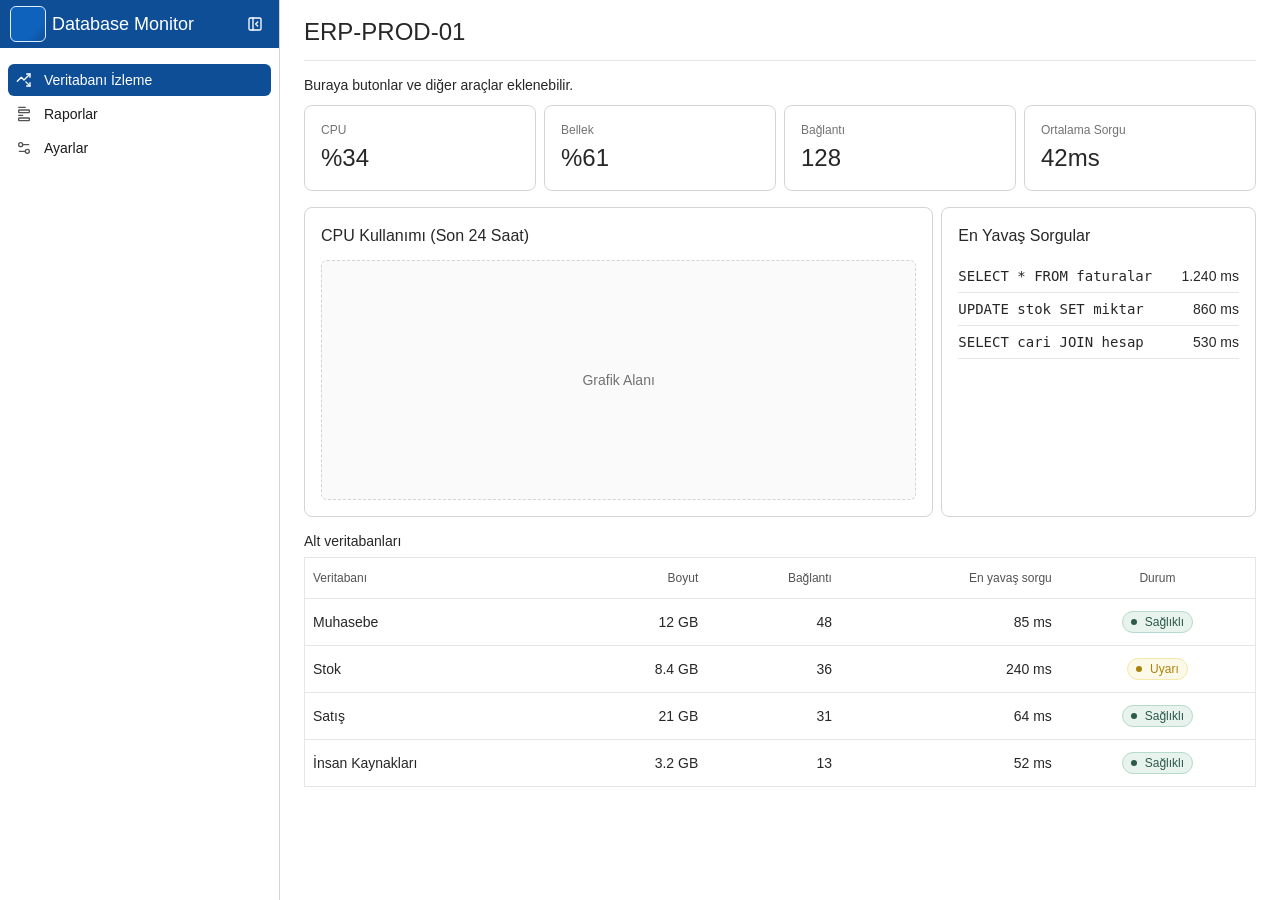
==== commit 0ed15ec1: "Standart Sidebar: menü item'ları, state'ler, BEM" ====
--- a/erp-prod-01.html
+++ b/erp-prod-01.html
@@ -5,8 +5,7 @@
     <meta charset="UTF-8">
     <meta name="viewport" content="width=device-width, initial-scale=1.0">
     <title>ERP-PROD-01</title>
-    <link rel="stylesheet" href="css/tokens.css">
-    <link rel="stylesheet" href="css/styles.css">
+    <link rel="stylesheet" href="css/main.css">
 
 
 </head>
@@ -15,7 +14,10 @@
     <a href="#main-content" class="skip-link">İçeriğe geç</a>
     <aside class="sidebar">
         <div class="sidebar__top">
-            <p class="sidebar__title">Database Monitor</p>
+            <div class="sidebar__brand">
+                <span class="sidebar__logo"></span>
+                <p class="sidebar__title">Database Monitor</p>
+            </div>
             <button type="button" class="sidebar__toggle">
 
                 <svg xmlns="http://www.w3.org/2000/svg" width="24" height="24" viewBox="0 0 24 24" fill="none"
@@ -30,45 +32,51 @@
         </div>
 
         <nav>
-            <ul>
+            <ul class="sidebar__list">
                 <li>
-                    <a href="index.html" aria-current="page">
-                        <svg xmlns="http://www.w3.org/2000/svg" width="24" height="24" viewBox="0 0 24 24" fill="none"
-                            stroke="currentColor" stroke-width="2" stroke-linecap="round" stroke-linejoin="round"
-                            class="lucide lucide-trending-up-down preview-icon">
-                            <path d="M14.828 14.828 21 21" />
-                            <path d="M21 16v5h-5" />
-                            <path d="m21 3-9 9-4-4-6 6" />
-                            <path d="M21 8V3h-5" />
-                        </svg>
+                    <a href="index.html" class="sidebar__link" aria-current="page">
+                        <span class="sidebar__icon">
+                            <svg xmlns="http://www.w3.org/2000/svg" width="24" height="24" viewBox="0 0 24 24"
+                                fill="none" stroke="currentColor" stroke-width="2" stroke-linecap="round"
+                                stroke-linejoin="round" class="lucide lucide-trending-up-down preview-icon">
+                                <path d="M14.828 14.828 21 21" />
+                                <path d="M21 16v5h-5" />
+                                <path d="m21 3-9 9-4-4-6 6" />
+                                <path d="M21 8V3h-5" />
+                            </svg>
+                        </span>
                         <span class="sidebar__label">Veritabanı İzleme</span>
                     </a>
                 </li>
 
                 <li>
-                    <a href="reports.html">
-                        <svg xmlns="http://www.w3.org/2000/svg" width="24" height="24" viewBox="0 0 24 24" fill="none"
-                            stroke="currentColor" stroke-width="2" stroke-linecap="round" stroke-linejoin="round"
-                            class="lucide lucide-form preview-icon">
-                            <path d="M4 14h6" />
-                            <path d="M4 2h10" />
-                            <rect x="4" y="18" width="16" height="4" rx="1" />
-                            <rect x="4" y="6" width="16" height="4" rx="1" />
-                        </svg>
+                    <a href="reports.html" class="sidebar__link">
+                        <span class="sidebar__icon">
+                            <svg xmlns="http://www.w3.org/2000/svg" width="24" height="24" viewBox="0 0 24 24"
+                                fill="none" stroke="currentColor" stroke-width="2" stroke-linecap="round"
+                                stroke-linejoin="round" class="lucide lucide-form preview-icon">
+                                <path d="M4 14h6" />
+                                <path d="M4 2h10" />
+                                <rect x="4" y="18" width="16" height="4" rx="1" />
+                                <rect x="4" y="6" width="16" height="4" rx="1" />
+                            </svg>
+                        </span>
                         <span class="sidebar__label">Raporlar</span>
                     </a>
                 </li>
 
                 <li>
-                    <a href="settings.html">
-                        <svg xmlns="http://www.w3.org/2000/svg" width="24" height="24" viewBox="0 0 24 24" fill="none"
-                            stroke="currentColor" stroke-width="2" stroke-linecap="round" stroke-linejoin="round"
-                            class="lucide lucide-settings-2 preview-icon">
-                            <path d="M14 17H5" />
-                            <path d="M19 7h-9" />
-                            <circle cx="17" cy="17" r="3" />
-                            <circle cx="7" cy="7" r="3" />
-                        </svg>
+                    <a href="settings.html" class="sidebar__link">
+                        <span class="sidebar__icon">
+                            <svg xmlns="http://www.w3.org/2000/svg" width="24" height="24" viewBox="0 0 24 24"
+                                fill="none" stroke="currentColor" stroke-width="2" stroke-linecap="round"
+                                stroke-linejoin="round" class="lucide lucide-settings-2 preview-icon">
+                                <path d="M14 17H5" />
+                                <path d="M19 7h-9" />
+                                <circle cx="17" cy="17" r="3" />
+                                <circle cx="7" cy="7" r="3" />
+                            </svg>
+                        </span>
                         <span class="sidebar__label">Ayarlar</span>
                     </a>
                 </li>
--- a/css/main.css
+++ b/css/main.css
@@ -0,0 +1,7 @@
+@layer vendor, tokens, base, components, utilities;
+
+@import url("vendor.css") layer(vendor);
+@import url("tokens.css") layer(tokens);
+@import url("base.css") layer(base);
+@import url("components.css") layer(components);
+@import url("utilities.css") layer(utilities);
